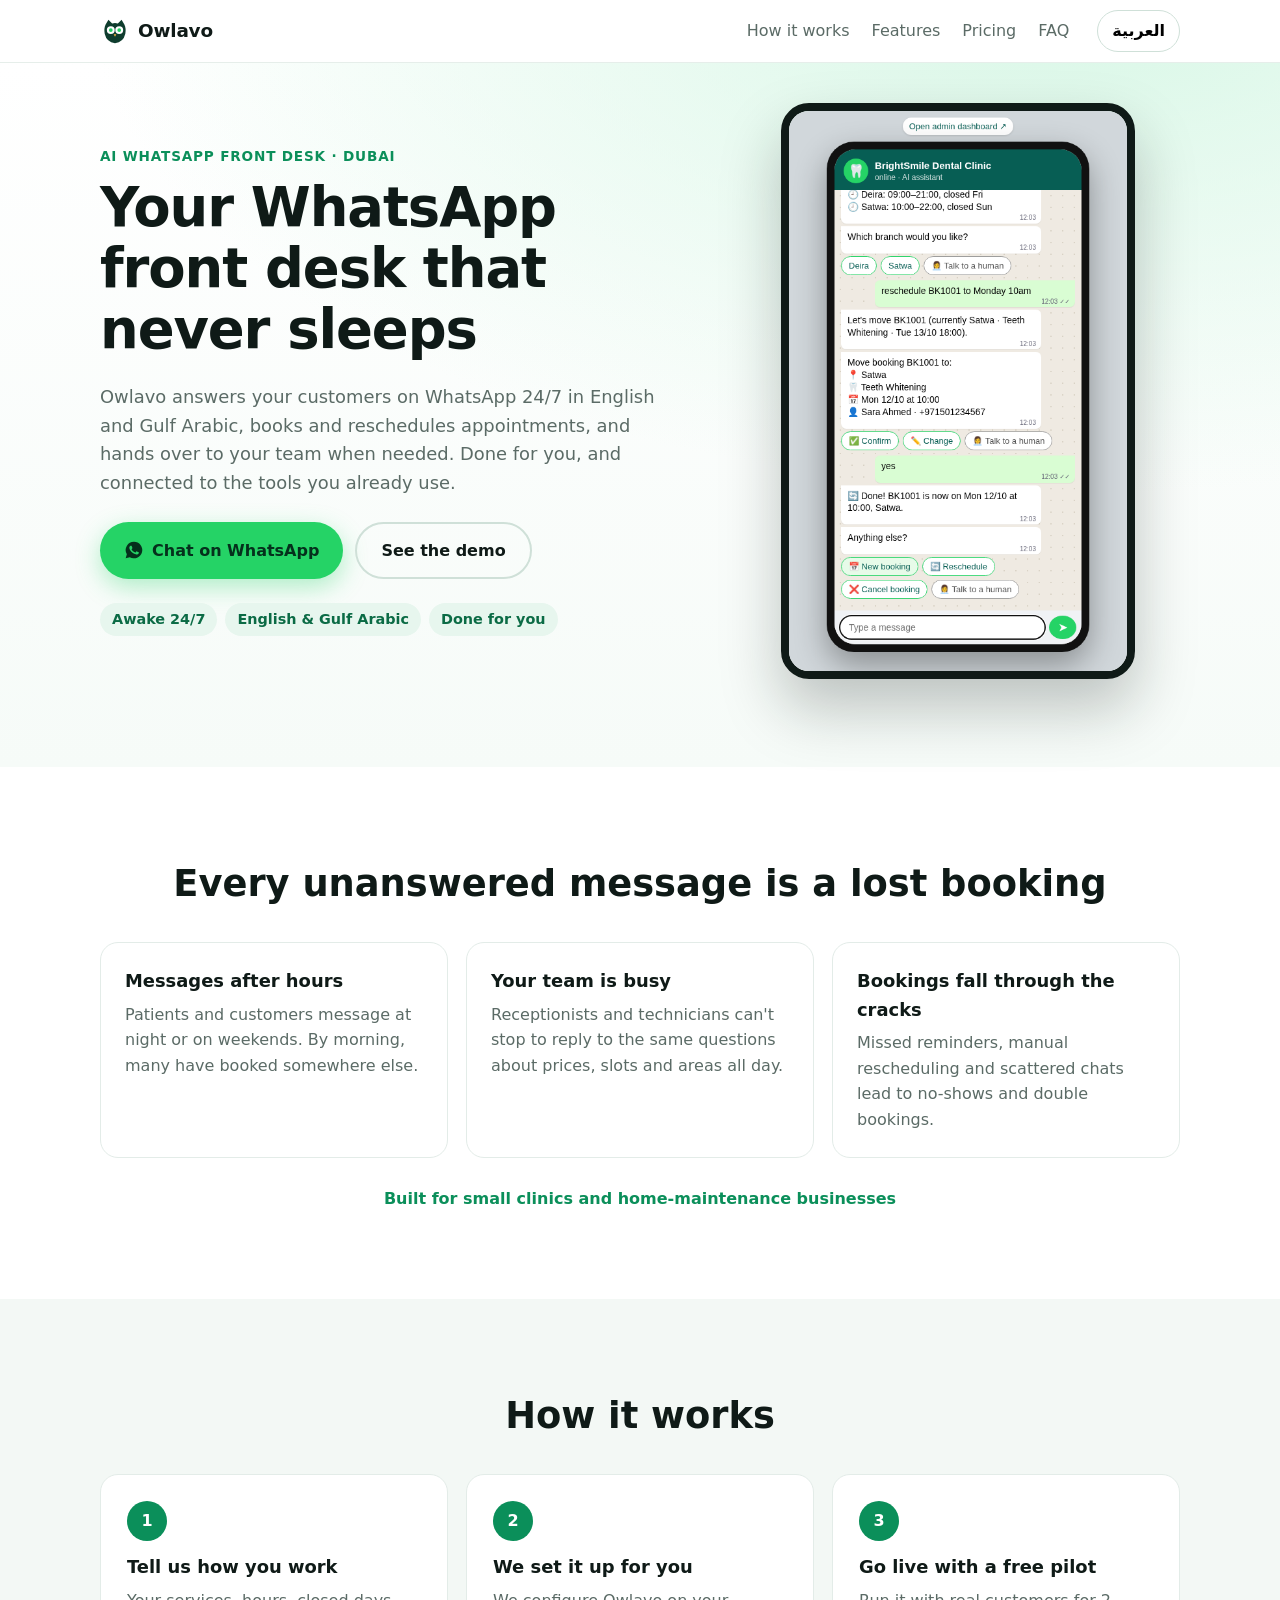
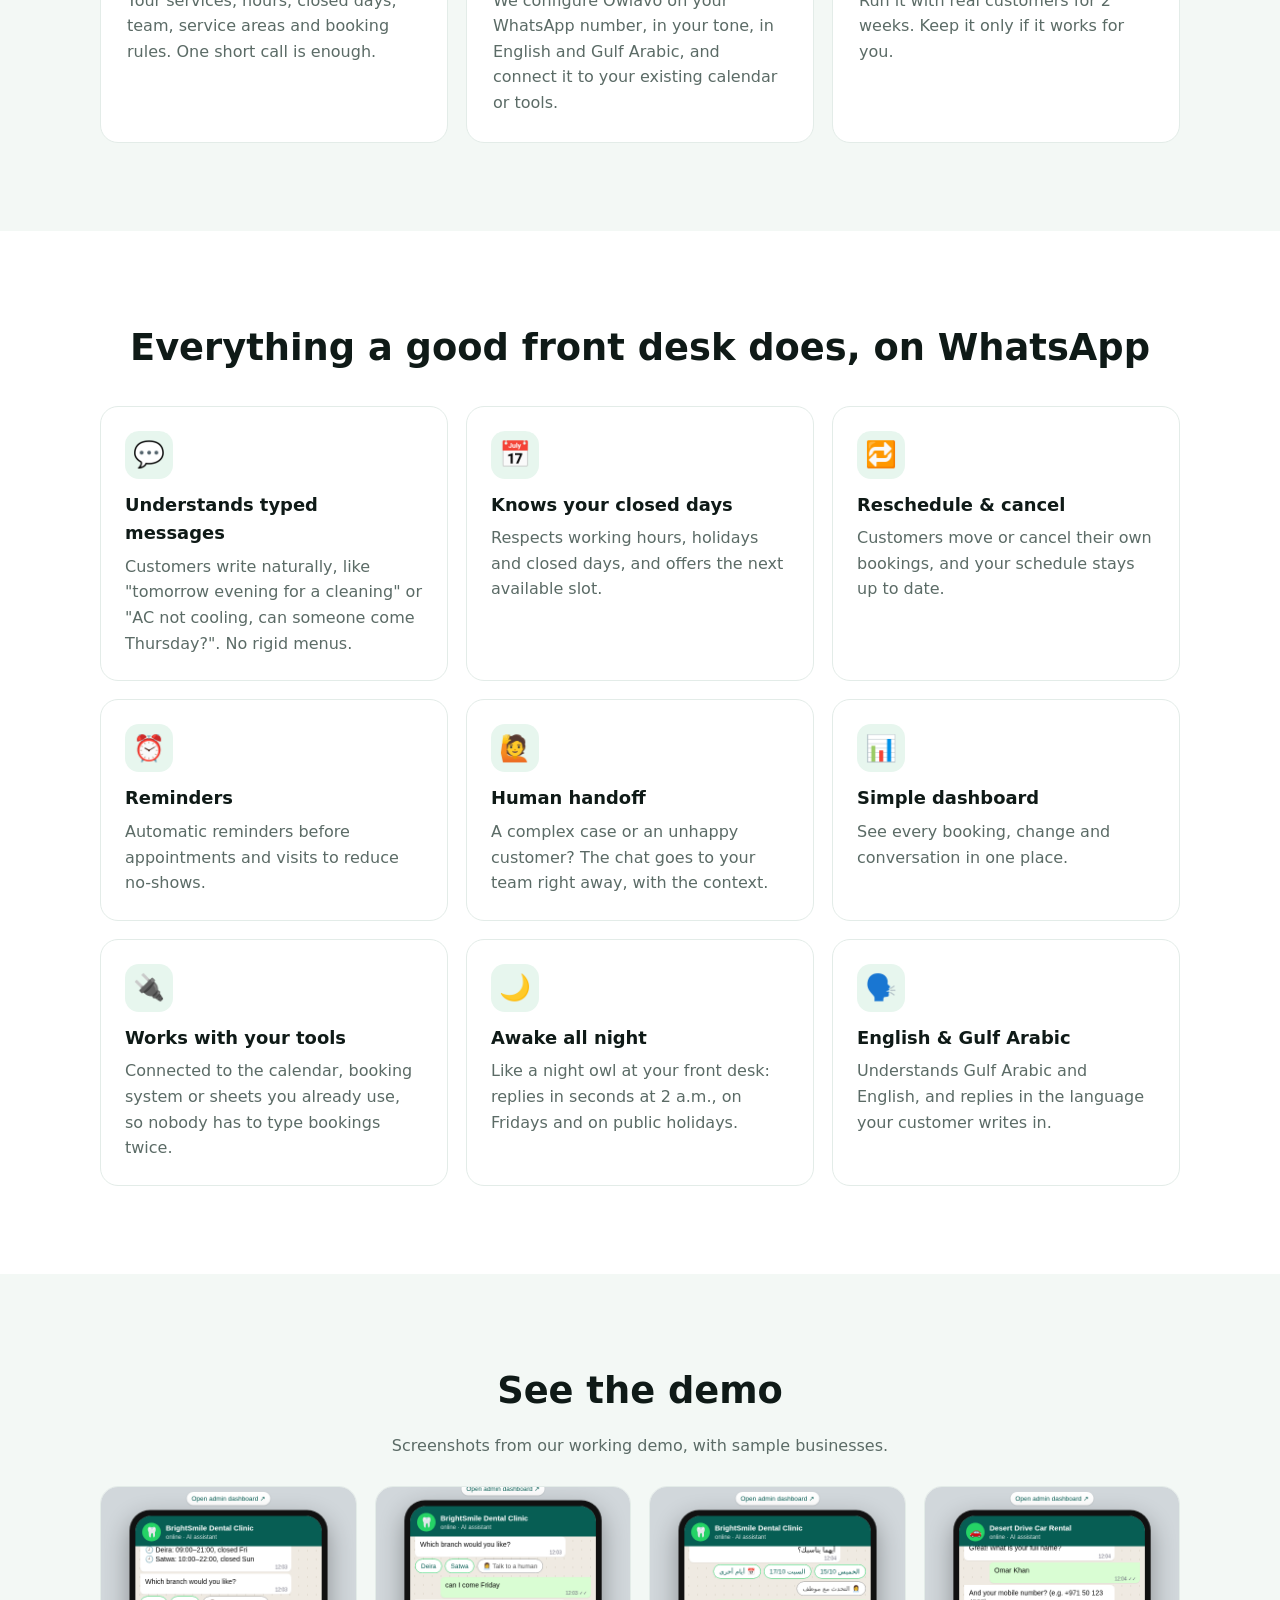
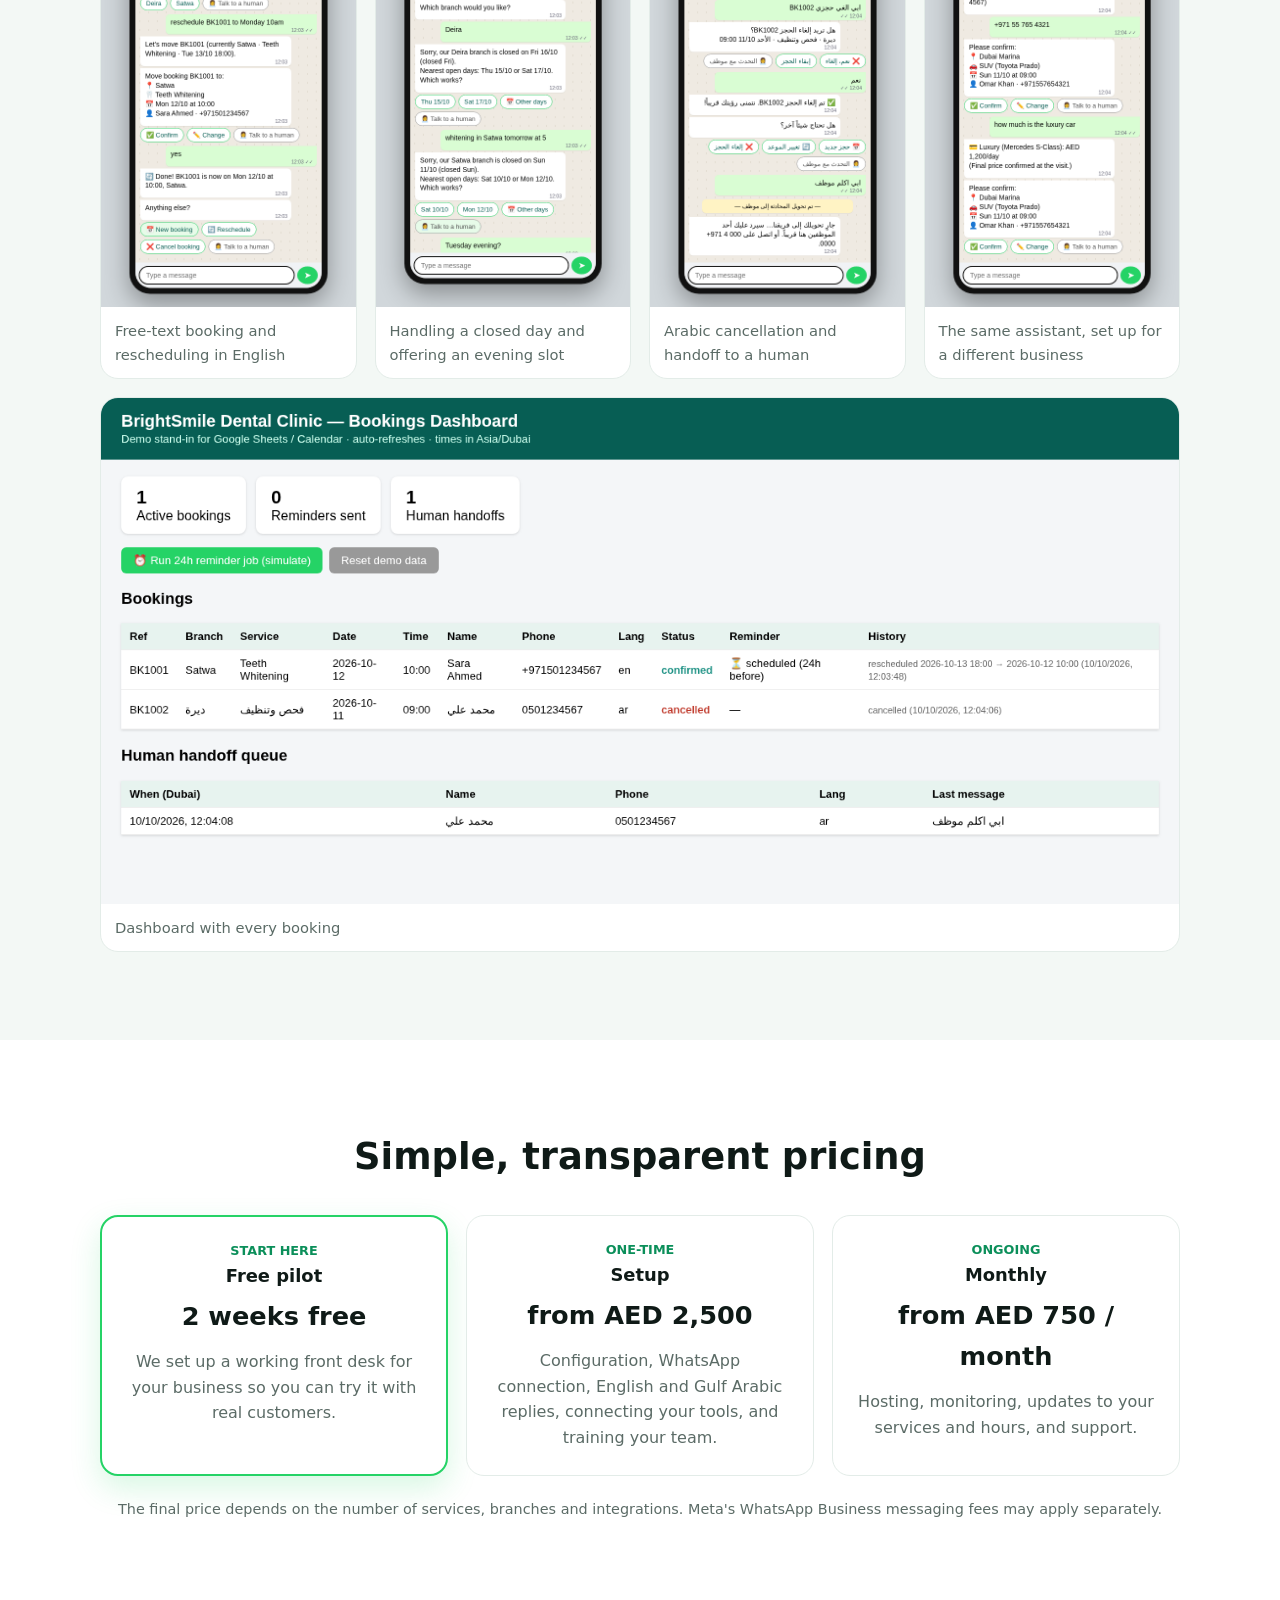
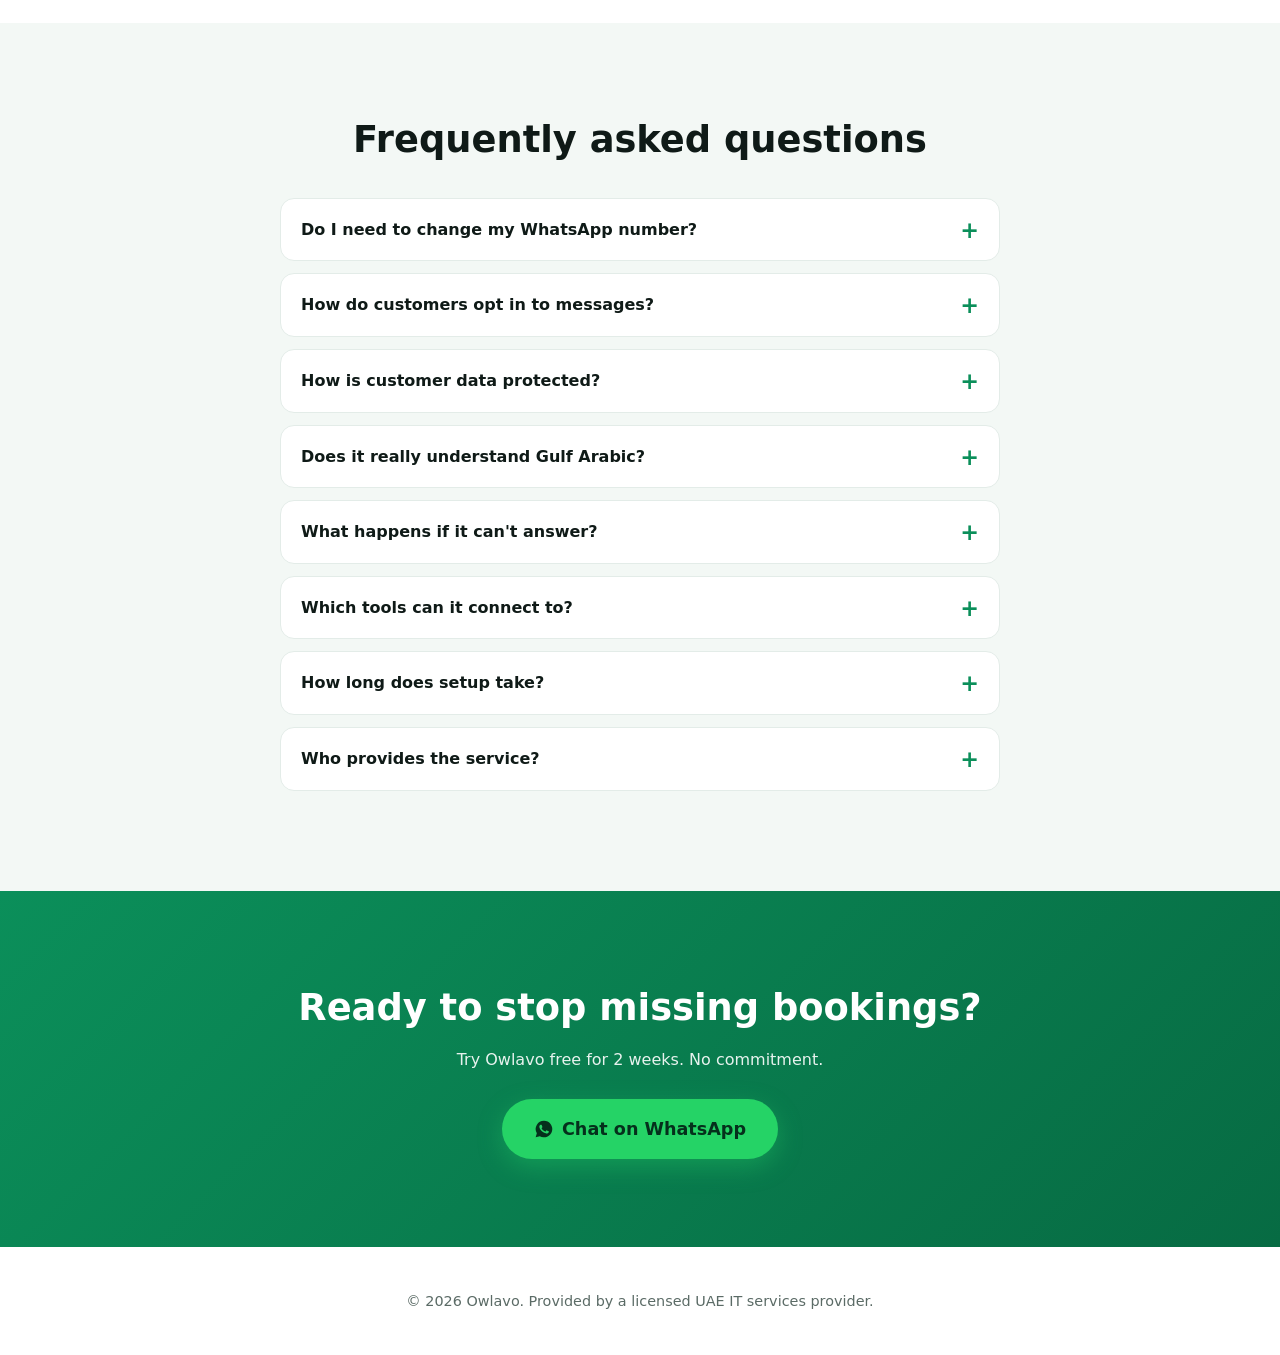
==== index.html @ e0fdf27a "Owlavo landing page" ====
<!doctype html>
<html lang="en" dir="ltr">
<head>
<meta charset="utf-8">
<meta name="viewport" content="width=device-width,initial-scale=1">
<title>Owlavo | AI WhatsApp front desk for clinics and home-maintenance businesses</title>
<meta name="description" content="Done-for-you AI WhatsApp front desk for small clinics and home-maintenance businesses in Dubai. English and Gulf Arabic, awake 24/7, connected to your existing tools.">
<link rel="stylesheet" href="styles.css">
<script src="config.js"></script>
</head>
<body>
<header class="nav">
  <div class="wrap nav-in">
    <a href="#top" class="logo"><svg class="owl" viewBox="0 0 32 32" aria-hidden="true"><path d="M6 9 L9 4 L13 8 Q16 7 19 8 L23 4 L26 9 Q28 13 27 19 Q25 28 16 29 Q7 28 5 19 Q4 13 6 9Z" fill="#0f3d2e"/><circle cx="11.5" cy="15" r="4.2" fill="#fff"/><circle cx="20.5" cy="15" r="4.2" fill="#fff"/><circle cx="11.5" cy="15" r="2" fill="#25d366"/><circle cx="20.5" cy="15" r="2" fill="#25d366"/><path d="M14.6 19.5 L16 22 L17.4 19.5Z" fill="#f5b942"/></svg><span data-logo></span></a>
    <nav class="links">
      <a href="#how" data-i18n="nav_how"></a><a href="#features" data-i18n="nav_features"></a>
      <a href="#pricing" data-i18n="nav_pricing"></a><a href="#faq" data-i18n="nav_faq"></a>
    </nav>
    <button id="lang" class="lang" aria-label="Switch language">العربية</button>
  </div>
</header>

<main id="top">
<section class="hero">
  <div class="wrap hero-in">
    <div>
      <p class="eyebrow" data-i18n="hero_eyebrow"></p>
      <h1 data-i18n="hero_title"></h1>
      <p class="lead" data-i18n="hero_lead"></p>
      <div class="ctas">
        <a class="btn primary" data-wa target="_blank" rel="noopener"><span data-i18n="cta"></span></a>
        <a class="btn ghost" href="#demo" data-i18n="hero_demo"></a>
      </div>
      <ul class="chips"><li data-i18n="chip1"></li><li data-i18n="chip2"></li><li data-i18n="chip3"></li></ul>
    </div>
    <div class="phone"><img src="assets/01-freetext-english-booking-reschedule.png" alt="Demo: WhatsApp booking conversation"></div>
  </div>
</section>

<section class="problem">
  <div class="wrap">
    <h2 data-i18n="prob_title"></h2>
    <div class="grid3">
      <div class="card"><h3 data-i18n="prob1_t"></h3><p data-i18n="prob1_d"></p></div>
      <div class="card"><h3 data-i18n="prob2_t"></h3><p data-i18n="prob2_d"></p></div>
      <div class="card"><h3 data-i18n="prob3_t"></h3><p data-i18n="prob3_d"></p></div>
    </div>
    <p class="industries" data-i18n="industries"></p>
  </div>
</section>

<section id="how" class="alt">
  <div class="wrap">
    <h2 data-i18n="how_title"></h2>
    <ol class="steps">
      <li><span>1</span><h3 data-i18n="s1_t"></h3><p data-i18n="s1_d"></p></li>
      <li><span>2</span><h3 data-i18n="s2_t"></h3><p data-i18n="s2_d"></p></li>
      <li><span>3</span><h3 data-i18n="s3_t"></h3><p data-i18n="s3_d"></p></li>
    </ol>
  </div>
</section>

<section id="features">
  <div class="wrap">
    <h2 data-i18n="feat_title"></h2>
    <div class="grid3">
      <div class="card f"><i>💬</i><h3 data-i18n="f1_t"></h3><p data-i18n="f1_d"></p></div>
      <div class="card f"><i>📅</i><h3 data-i18n="f2_t"></h3><p data-i18n="f2_d"></p></div>
      <div class="card f"><i>🔁</i><h3 data-i18n="f3_t"></h3><p data-i18n="f3_d"></p></div>
      <div class="card f"><i>⏰</i><h3 data-i18n="f4_t"></h3><p data-i18n="f4_d"></p></div>
      <div class="card f"><i>🙋</i><h3 data-i18n="f5_t"></h3><p data-i18n="f5_d"></p></div>
      <div class="card f"><i>📊</i><h3 data-i18n="f6_t"></h3><p data-i18n="f6_d"></p></div>
      <div class="card f"><i>🔌</i><h3 data-i18n="f7_t"></h3><p data-i18n="f7_d"></p></div>
      <div class="card f"><i>🌙</i><h3 data-i18n="f8_t"></h3><p data-i18n="f8_d"></p></div>
      <div class="card f"><i>🗣️</i><h3 data-i18n="f9_t"></h3><p data-i18n="f9_d"></p></div>
    </div>
  </div>
</section>

<section id="demo" class="alt">
  <div class="wrap">
    <h2 data-i18n="demo_title"></h2>
    <p class="sub" data-i18n="demo_sub"></p>
    <div class="shots">
      <figure><img loading="lazy" src="assets/01-freetext-english-booking-reschedule.png" alt=""><figcaption data-i18n="d1"></figcaption></figure>
      <figure><img loading="lazy" src="assets/02-freetext-closed-day-and-evening.png" alt=""><figcaption data-i18n="d2"></figcaption></figure>
      <figure><img loading="lazy" src="assets/03-freetext-arabic-cancel-handoff.png" alt=""><figcaption data-i18n="d3"></figcaption></figure>
      <figure><img loading="lazy" src="assets/05-car-rental-rebrand.png" alt=""><figcaption data-i18n="d5"></figcaption></figure>
      <figure class="wide"><img loading="lazy" src="assets/04-admin-dashboard.png" alt=""><figcaption data-i18n="d4"></figcaption></figure>
    </div>
  </div>
</section>

<section id="pricing">
  <div class="wrap">
    <h2 data-i18n="price_title"></h2>
    <div class="grid3 prices">
      <div class="card price hl"><p class="tag" data-i18n="p1_tag"></p><h3 data-i18n="p1_t"></h3><p class="amt" data-i18n="p1_a"></p><p data-i18n="p1_d"></p></div>
      <div class="card price"><p class="tag" data-i18n="p2_tag"></p><h3 data-i18n="p2_t"></h3><p class="amt" data-i18n="p2_a"></p><p data-i18n="p2_d"></p></div>
      <div class="card price"><p class="tag" data-i18n="p3_tag"></p><h3 data-i18n="p3_t"></h3><p class="amt" data-i18n="p3_a"></p><p data-i18n="p3_d"></p></div>
    </div>
    <p class="note" data-i18n="price_note"></p>
  </div>
</section>

<section id="faq" class="alt">
  <div class="wrap narrow">
    <h2 data-i18n="faq_title"></h2>
    <details><summary data-i18n="q1"></summary><p data-i18n="a1"></p></details>
    <details><summary data-i18n="q2"></summary><p data-i18n="a2"></p></details>
    <details><summary data-i18n="q3"></summary><p data-i18n="a3"></p></details>
    <details><summary data-i18n="q4"></summary><p data-i18n="a4"></p></details>
    <details><summary data-i18n="q5"></summary><p data-i18n="a5"></p></details>
    <details><summary data-i18n="q6"></summary><p data-i18n="a6"></p></details>
    <details><summary data-i18n="q7"></summary><p data-i18n="a7"></p></details>
    <details><summary data-i18n="q8"></summary><p data-i18n="a8"></p></details>
  </div>
</section>

<section class="final">
  <div class="wrap">
    <h2 data-i18n="final_t"></h2>
    <p data-i18n="final_d"></p>
    <a class="btn primary big" data-wa target="_blank" rel="noopener"><span data-i18n="cta"></span></a>
  </div>
</section>
</main>

<footer><div class="wrap"><p data-i18n="footer"></p></div></footer>
<a class="fab" data-wa target="_blank" rel="noopener" aria-label="WhatsApp"><span data-i18n="cta"></span></a>
<script src="i18n.js"></script>
<script src="main.js"></script>
</body>
</html>
---- styles.css ----
:root{--g:#0b8f5a;--g2:#25d366;--ink:#0f1a17;--mut:#5b6b66;--bg:#fff;--alt:#f3f8f5;--r:18px}
*{box-sizing:border-box}html{scroll-behavior:smooth}
body{margin:0;font-family:system-ui,-apple-system,"Segoe UI",Roboto,"Noto Sans Arabic",Tahoma,sans-serif;color:var(--ink);background:var(--bg);line-height:1.6}
[dir=rtl] body{font-family:"Noto Sans Arabic","Segoe UI",Tahoma,system-ui,sans-serif}
img{max-width:100%;display:block}a{color:inherit}
.wrap{max-width:1120px;margin:0 auto;padding:0 20px}.narrow{max-width:760px}
section{padding:64px 0}.alt{background:var(--alt)}
h1{font-size:clamp(2rem,6vw,3.4rem);line-height:1.12;margin:.2em 0 .4em;letter-spacing:-.02em}
[dir=rtl] h1{letter-spacing:0;line-height:1.3}
h2{font-size:clamp(1.6rem,4vw,2.3rem);margin:0 0 28px;text-align:center}
h3{margin:0 0 6px;font-size:1.12rem}
.nav{position:sticky;top:0;z-index:20;background:rgba(255,255,255,.92);backdrop-filter:blur(8px);border-bottom:1px solid #e6eeea}
.nav-in{display:flex;align-items:center;gap:16px;height:62px}
.logo{font-weight:800;font-size:1.15rem;letter-spacing:-.01em;direction:ltr;text-decoration:none;display:flex;align-items:center;gap:8px}
.owl{width:30px;height:30px;flex:none}
.dot{width:14px;height:14px;border-radius:50%;background:linear-gradient(135deg,var(--g2),var(--g))}
.links{display:none;gap:22px;margin-inline-start:auto}.links a{text-decoration:none;color:var(--mut);font-weight:500}.links a:hover{color:var(--g)}
.lang{margin-inline-start:auto;border:1px solid #cfe0d8;background:#fff;border-radius:999px;padding:7px 14px;font:inherit;font-weight:600;cursor:pointer}
.links+.lang{margin-inline-start:0}
@media(min-width:860px){.links{display:flex}.links+.lang{margin-inline-start:12px}}
.hero{background:radial-gradient(1000px 500px at 85% -10%,#d8f7e6,transparent),linear-gradient(#fff,#f6fbf8);padding-top:40px}
.hero-in{display:grid;gap:36px;align-items:center}
.eyebrow{color:var(--g);font-weight:700;margin:0;text-transform:uppercase;font-size:.85rem;letter-spacing:.06em}
[dir=rtl] .eyebrow{text-transform:none;letter-spacing:0;font-size:.95rem}
.lead{font-size:1.12rem;color:var(--mut);max-width:560px}
.ctas{display:flex;flex-wrap:wrap;gap:12px;margin:24px 0}
.btn{display:inline-flex;align-items:center;justify-content:center;padding:14px 24px;border-radius:999px;font-weight:700;text-decoration:none;transition:.2s}
.primary{background:var(--g2);color:#05301c;box-shadow:0 8px 24px rgba(37,211,102,.35)}.primary:hover{transform:translateY(-2px)}
.primary::before{content:"";width:20px;height:20px;margin-inline-end:8px;background:currentColor;-webkit-mask:url('data:image/svg+xml;utf8,<svg xmlns="http://www.w3.org/2000/svg" viewBox="0 0 24 24"><path d="M12 2a10 10 0 0 0-8.6 15.1L2 22l5-1.3A10 10 0 1 0 12 2zm5.3 14.1c-.2.6-1.3 1.2-1.8 1.2-.5.1-1 .1-3.3-.8-2.8-1.2-4.6-4-4.7-4.2-.1-.2-1.1-1.5-1.1-2.9s.7-2 1-2.3c.2-.3.5-.3.7-.3h.5c.2 0 .4 0 .6.5l.8 2c.1.2.1.4 0 .5l-.4.6-.3.4c-.1.1-.3.3-.1.6.2.3.8 1.3 1.7 2.1 1.2 1 2.1 1.3 2.4 1.5.3.1.5.1.6-.1l.9-1.1c.2-.3.4-.2.7-.1l1.9.9c.3.1.5.2.5.3.1.2.1.7-.1 1.2z"/></svg>') center/contain no-repeat;mask:url('data:image/svg+xml;utf8,<svg xmlns="http://www.w3.org/2000/svg" viewBox="0 0 24 24"><path d="M12 2a10 10 0 0 0-8.6 15.1L2 22l5-1.3A10 10 0 1 0 12 2zm5.3 14.1c-.2.6-1.3 1.2-1.8 1.2-.5.1-1 .1-3.3-.8-2.8-1.2-4.6-4-4.7-4.2-.1-.2-1.1-1.5-1.1-2.9s.7-2 1-2.3c.2-.3.5-.3.7-.3h.5c.2 0 .4 0 .6.5l.8 2c.1.2.1.4 0 .5l-.4.6-.3.4c-.1.1-.3.3-.1.6.2.3.8 1.3 1.7 2.1 1.2 1 2.1 1.3 2.4 1.5.3.1.5.1.6-.1l.9-1.1c.2-.3.4-.2.7-.1l1.9.9c.3.1.5.2.5.3.1.2.1.7-.1 1.2z"/></svg>') center/contain no-repeat}
.ghost{border:2px solid #cfe0d8}.ghost:hover{border-color:var(--g);color:var(--g)}
.big{padding:16px 32px;font-size:1.1rem}
.chips{list-style:none;padding:0;margin:0;display:flex;flex-wrap:wrap;gap:8px}
.chips li{background:#e7f6ee;color:#0b6b45;border-radius:999px;padding:5px 12px;font-size:.9rem;font-weight:600}
.phone{max-width:360px;margin:0 auto;border-radius:28px;overflow:hidden;border:8px solid #0f1a17;box-shadow:0 30px 60px rgba(15,26,23,.25)}
.phone img{max-height:560px;width:100%;object-fit:cover;object-position:top}
@media(min-width:860px){.hero-in{grid-template-columns:1.15fr .85fr}section{padding:88px 0}}
.grid3{display:grid;gap:18px}@media(min-width:700px){.grid3{grid-template-columns:repeat(2,1fr)}}@media(min-width:960px){.grid3{grid-template-columns:repeat(3,1fr)}}
.card{background:#fff;border:1px solid #e3ece8;border-radius:var(--r);padding:24px}
.card p{margin:0;color:var(--mut)}
.f i{font-style:normal;font-size:1.6rem;display:inline-grid;place-items:center;width:48px;height:48px;border-radius:14px;background:#e7f6ee;margin-bottom:12px}
.industries{text-align:center;color:var(--g);font-weight:700;margin:28px 0 0}
.steps{list-style:none;padding:0;margin:0;display:grid;gap:18px}@media(min-width:800px){.steps{grid-template-columns:repeat(3,1fr)}}
.steps li{background:#fff;border-radius:var(--r);padding:26px;border:1px solid #e3ece8}
.steps span{display:inline-grid;place-items:center;width:40px;height:40px;border-radius:50%;background:var(--g);color:#fff;font-weight:800;margin-bottom:12px}
.steps p{margin:0;color:var(--mut)}
.sub{text-align:center;color:var(--mut);margin:-16px 0 28px}
.shots{display:grid;gap:18px;grid-template-columns:1fr}
@media(min-width:600px){.shots{grid-template-columns:repeat(2,1fr)}}@media(min-width:960px){.shots{grid-template-columns:repeat(4,1fr)}}
.shots figure{margin:0;background:#fff;border-radius:var(--r);overflow:hidden;border:1px solid #e3ece8}
.shots img{width:100%;height:420px;object-fit:cover;object-position:top}
.shots .wide{grid-column:1/-1}.shots .wide img{height:auto;max-height:560px;object-fit:contain;background:#fafafa}
figcaption{padding:12px 14px;font-size:.92rem;color:var(--mut)}
.price{text-align:center}.price .tag{font-size:.8rem;font-weight:700;color:var(--g);text-transform:uppercase}
.amt{font-size:1.6rem;font-weight:800;color:var(--ink)!important;margin:6px 0 12px!important}
.hl{border:2px solid var(--g2);box-shadow:0 12px 30px rgba(37,211,102,.18)}
.note{text-align:center;color:var(--mut);font-size:.9rem;margin-top:22px}
details{background:#fff;border:1px solid #e3ece8;border-radius:14px;margin-bottom:12px;padding:0 20px}
summary{cursor:pointer;font-weight:700;padding:18px 0;list-style:none;position:relative;padding-inline-end:28px}
summary::-webkit-details-marker{display:none}summary::after{content:"+";position:absolute;inset-inline-end:0;top:14px;font-size:1.4rem;color:var(--g)}
details[open] summary::after{content:"–"}details p{margin:0 0 18px;color:var(--mut)}
.final{text-align:center;background:linear-gradient(135deg,#0b8f5a,#076b43);color:#fff}
.final h2{margin-bottom:10px}.final p{opacity:.9;margin:0 0 26px}
footer{padding:28px 0 96px;text-align:center;color:var(--mut);font-size:.9rem}
.fab{position:fixed;bottom:16px;inset-inline:16px;z-index:30;display:flex;justify-content:center;background:var(--g2);color:#05301c;font-weight:800;text-decoration:none;padding:14px;border-radius:999px;box-shadow:0 10px 30px rgba(0,0,0,.2)}
@media(min-width:860px){.fab{display:none}footer{padding-bottom:28px}}
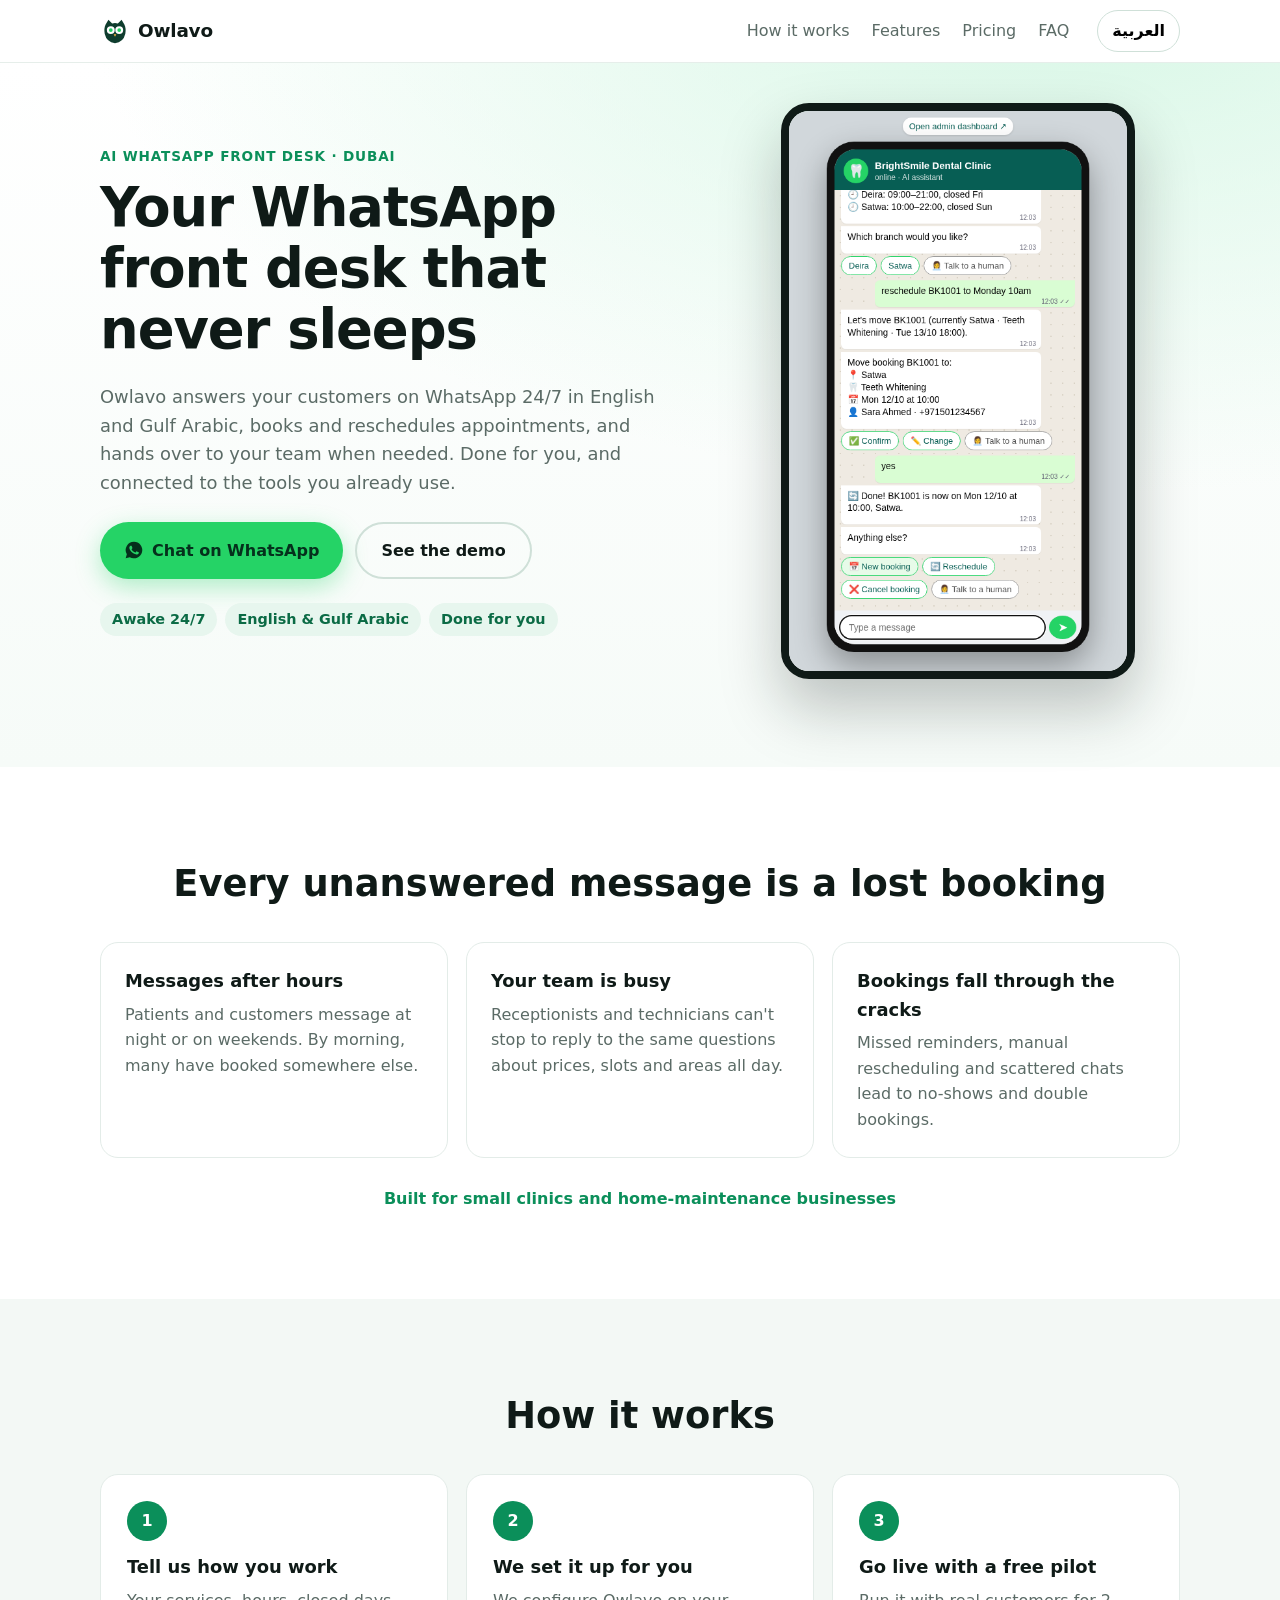
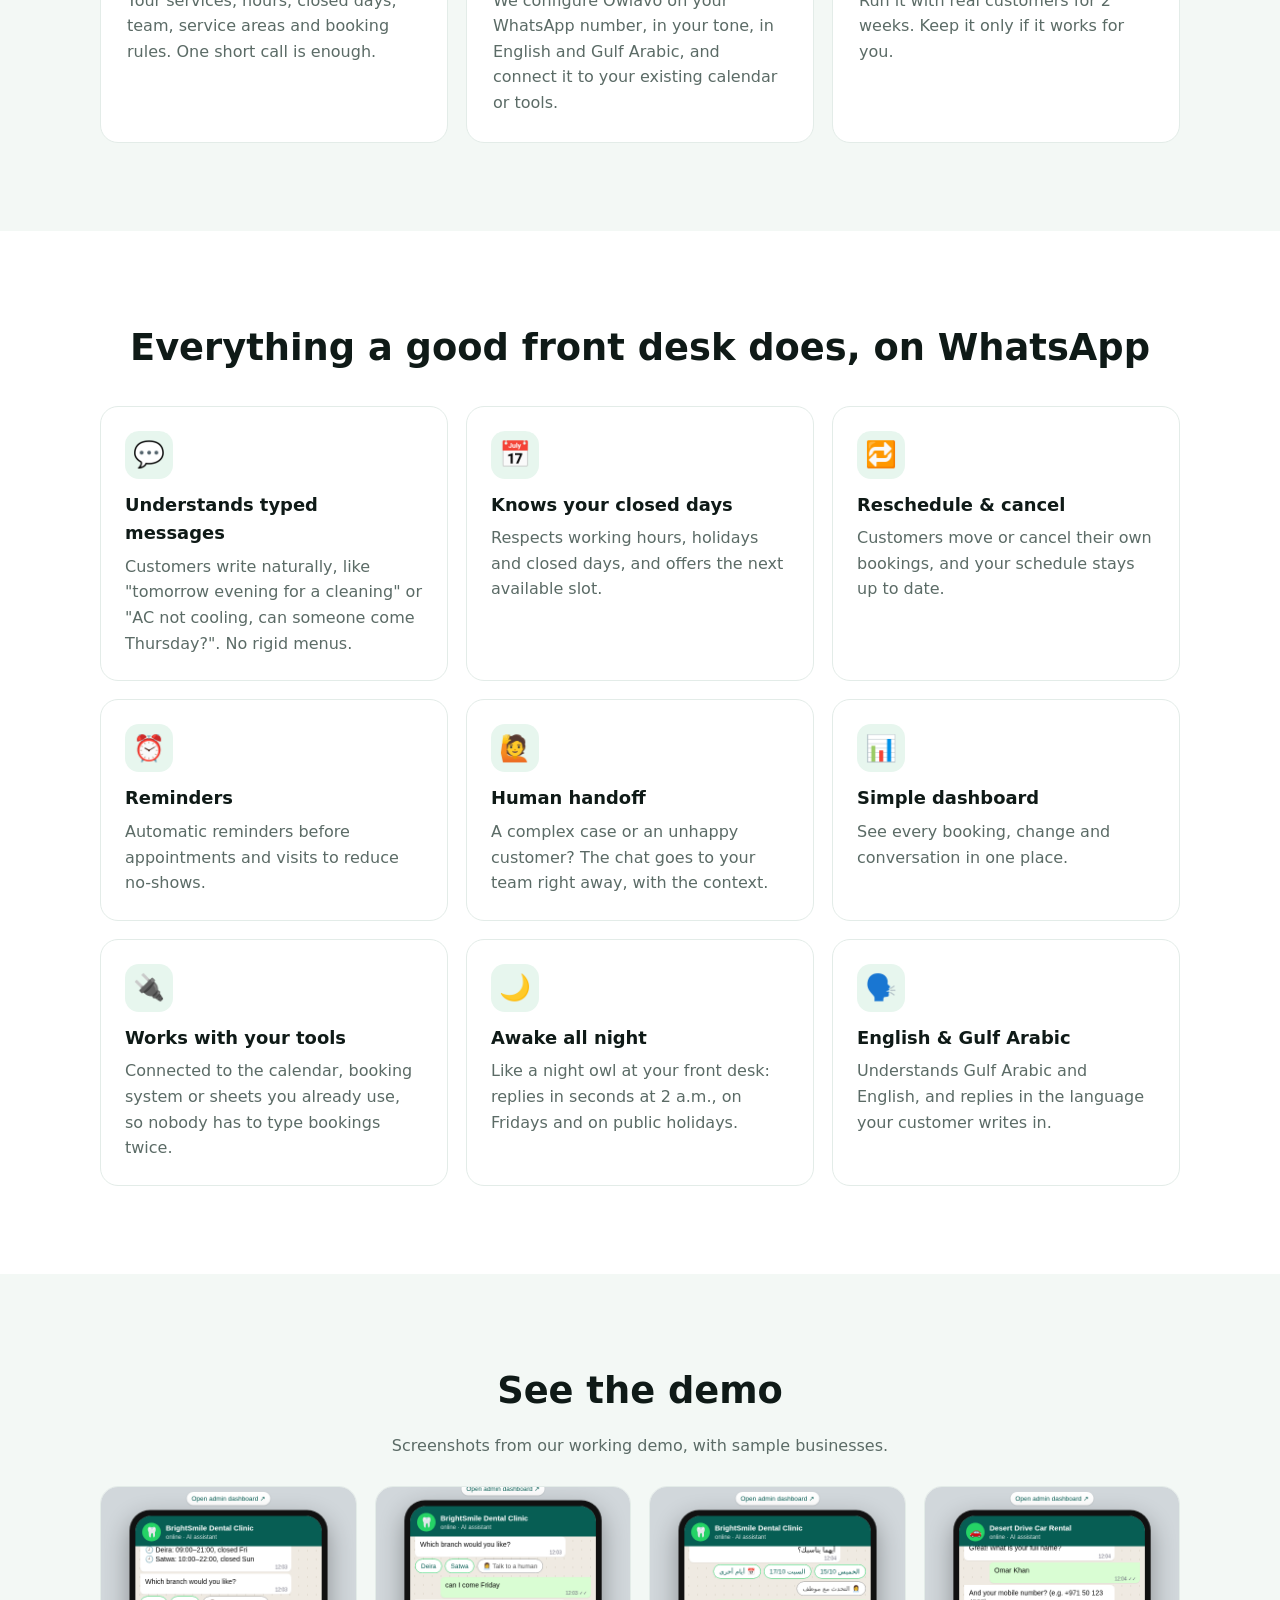
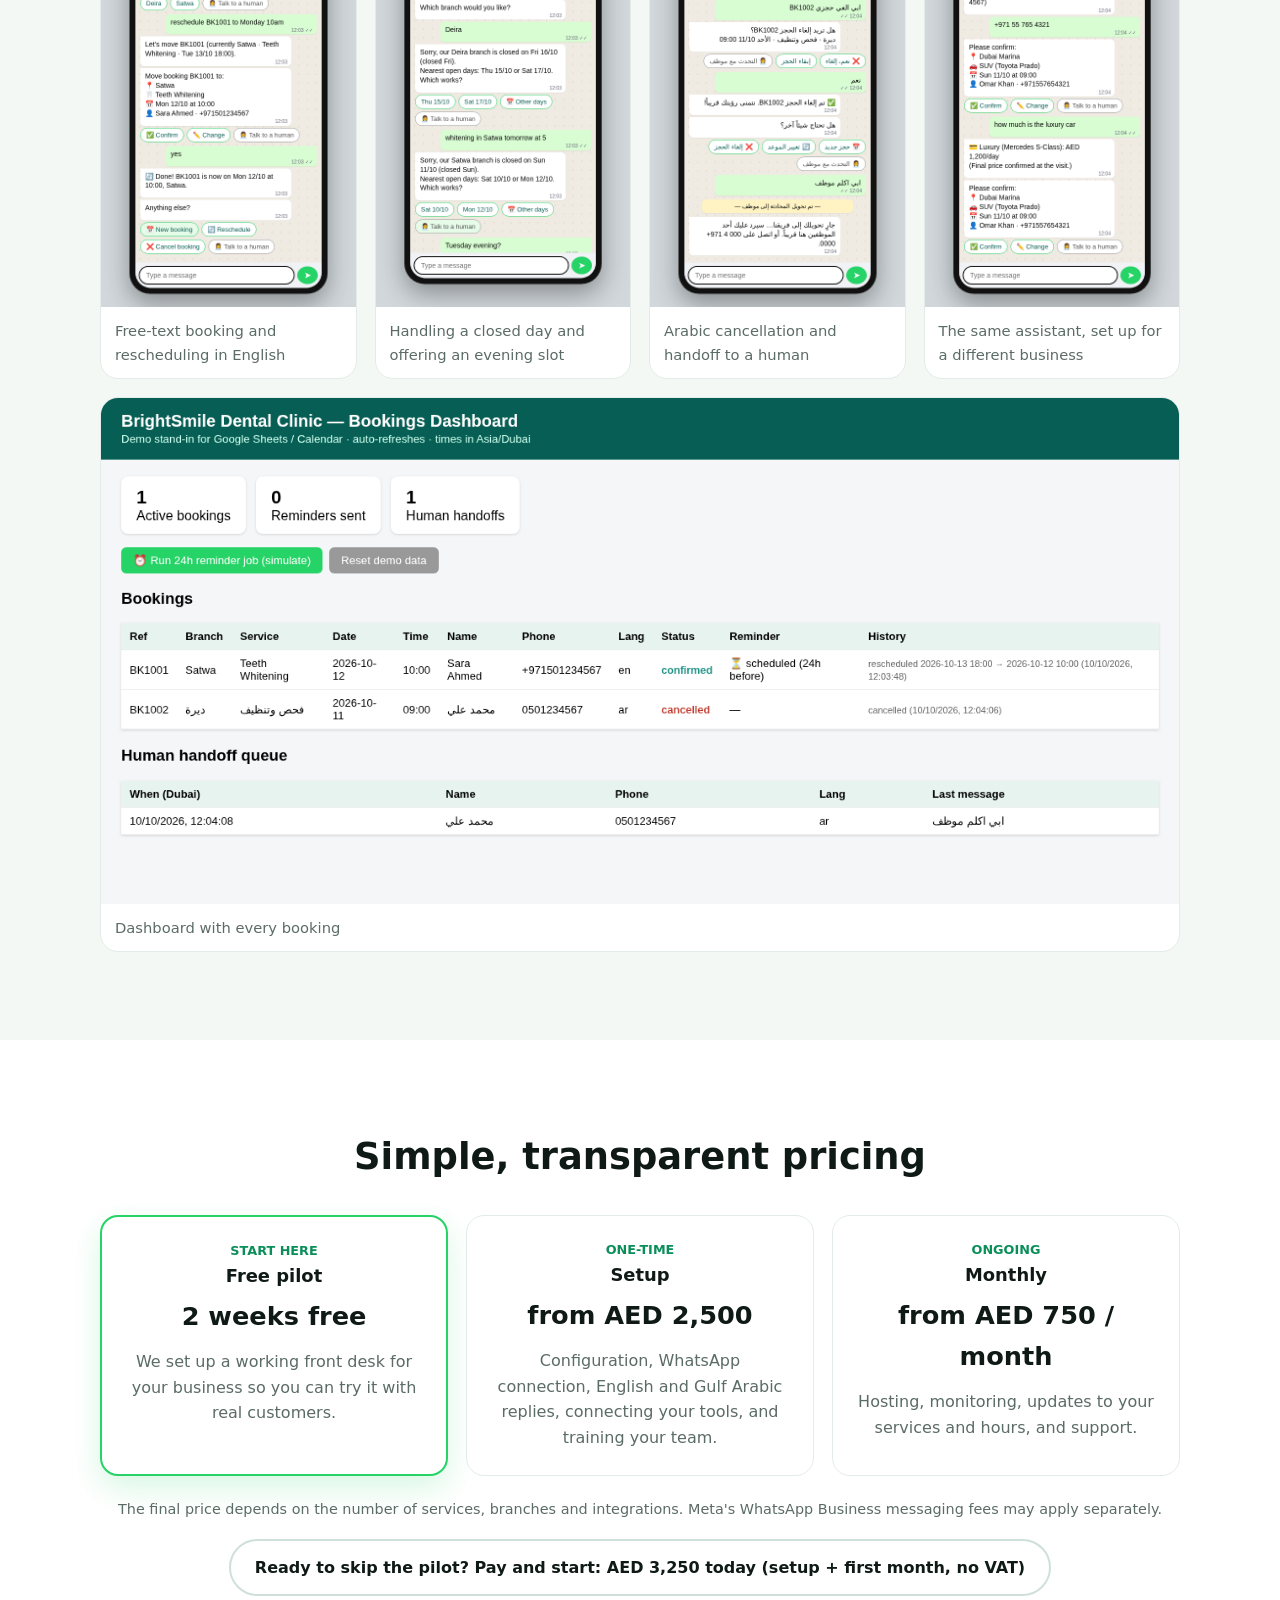
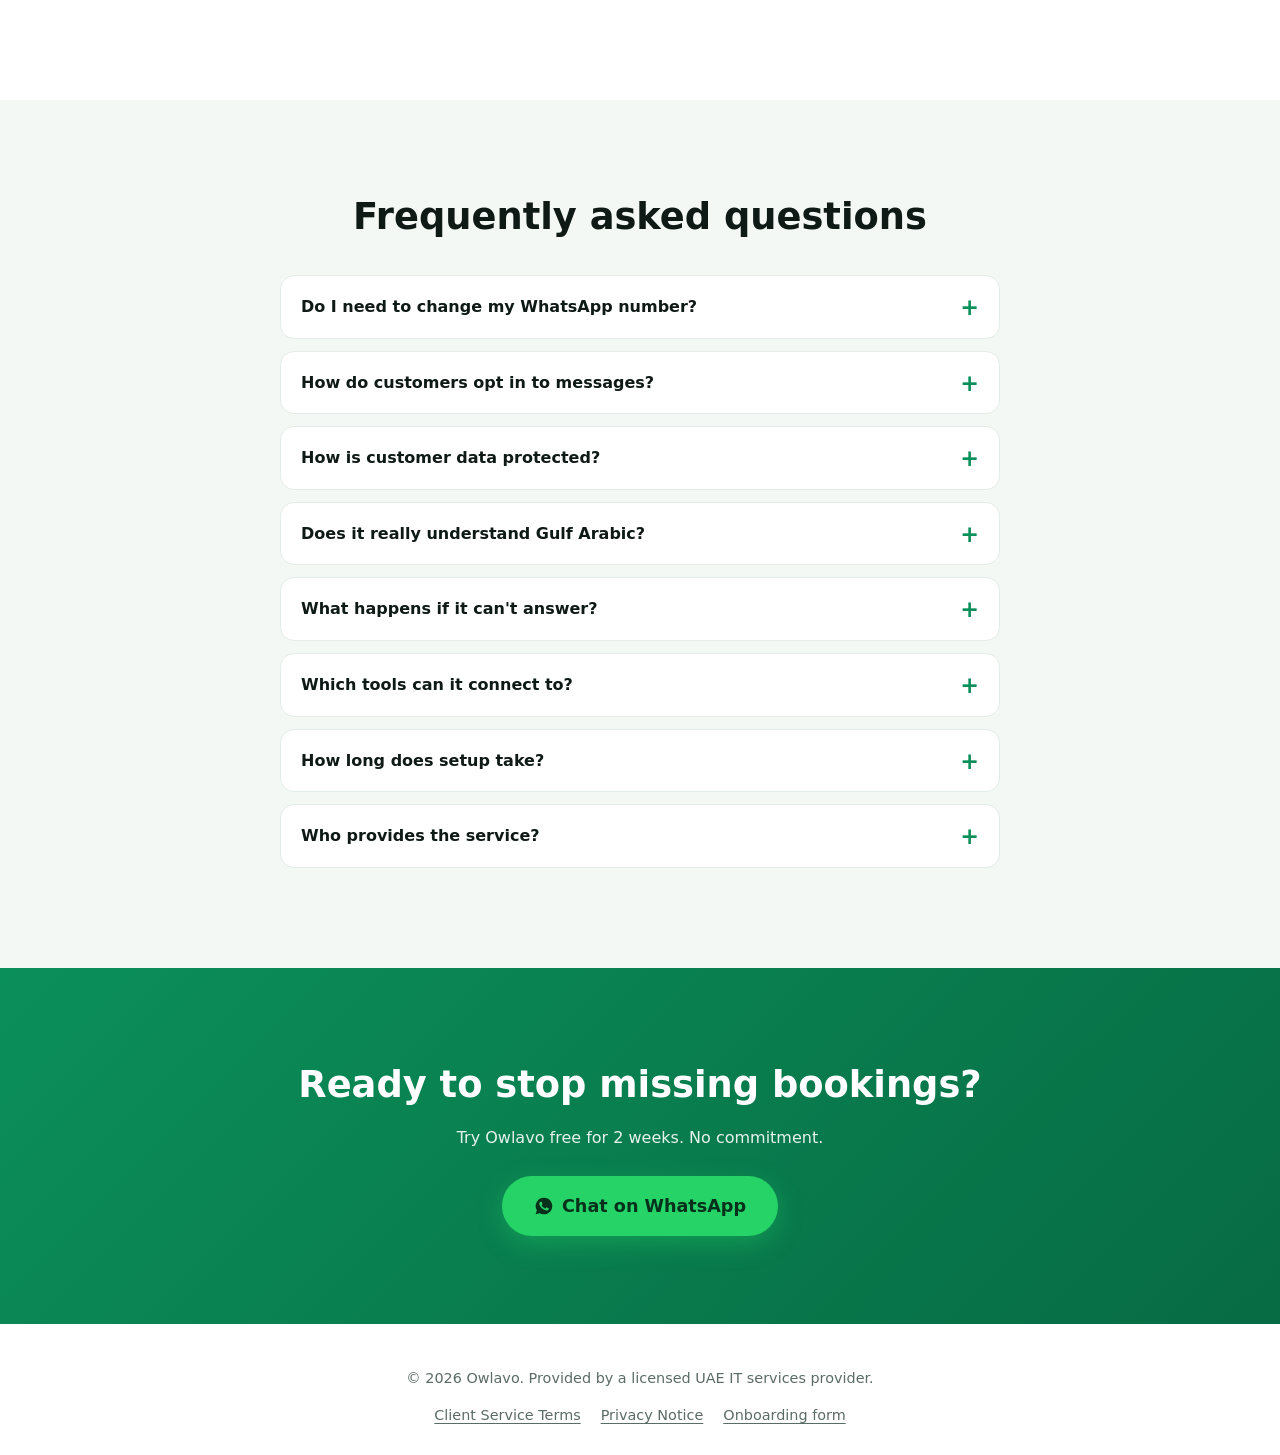
==== commit 6222a2f0: "Add onboarding/legal pages and Stripe 'Pay and start' button; paymentLink in config.js" ====
--- a/index.html
+++ b/index.html
@@ -100,6 +100,7 @@
       <div class="card price"><p class="tag" data-i18n="p3_tag"></p><h3 data-i18n="p3_t"></h3><p class="amt" data-i18n="p3_a"></p><p data-i18n="p3_d"></p></div>
     </div>
     <p class="note" data-i18n="price_note"></p>
+    <p class="price-pay"><a class="btn ghost" data-pay href="signup.html#pay" data-i18n="price_pay"></a></p>
   </div>
 </section>
 
@@ -126,7 +127,9 @@
 </section>
 </main>
 
-<footer><div class="wrap"><p data-i18n="footer"></p></div></footer>
+<footer><div class="wrap"><p data-i18n="footer"></p>
+  <nav class="flinks"><a href="terms.html" data-i18n="ft_terms">Client Service Terms</a><a href="privacy.html" data-i18n="ft_privacy">Privacy Notice</a><a href="signup.html" data-i18n="ft_signup">Onboarding form</a></nav>
+</div></footer>
 <a class="fab" data-wa target="_blank" rel="noopener" aria-label="WhatsApp"><span data-i18n="cta"></span></a>
 <script src="i18n.js"></script>
 <script src="main.js"></script>
--- a/styles.css
+++ b/styles.css
@@ -63,3 +63,89 @@
 footer{padding:28px 0 96px;text-align:center;color:var(--mut);font-size:.9rem}
 .fab{position:fixed;bottom:16px;inset-inline:16px;z-index:30;display:flex;justify-content:center;background:var(--g2);color:#05301c;font-weight:800;text-decoration:none;padding:14px;border-radius:999px;box-shadow:0 10px 30px rgba(0,0,0,.2)}
 @media(min-width:860px){.fab{display:none}footer{padding-bottom:28px}}
+
+/* ===== Footer links ===== */
+.flinks{display:flex;flex-wrap:wrap;justify-content:center;gap:8px 20px;margin-top:8px}
+.flinks a{color:var(--mut);text-decoration:underline;text-underline-offset:3px}.flinks a:hover{color:var(--g)}
+
+/* ===== Sub-pages (terms, privacy, signup) ===== */
+html[lang=en] [data-only=ar],html[lang=ar] [data-only=en]{display:none!important}
+.navback{margin-inline-start:auto;color:var(--mut);text-decoration:none;font-weight:500;font-size:.95rem}
+.navback:hover{color:var(--g)}.navback+.lang{margin-inline-start:0}
+.draft-banner{background:#fff4d6;border-bottom:1px solid #f0d58a;color:#6b4e00;font-size:.88rem;text-align:center;padding:8px 16px;font-weight:600}
+.page-hero{background:linear-gradient(#fff,#f6fbf8);padding:36px 0 8px}
+.page-hero h1{font-size:clamp(1.7rem,5vw,2.5rem);margin:.1em 0 .3em}
+.page-hero .lead{margin:0}
+.meta{color:var(--mut);font-size:.9rem;margin:10px 0 0}
+section.page{padding:28px 0 64px}
+.legal h2{text-align:start;font-size:1.25rem;margin:34px 0 10px;padding-top:6px}
+.legal h2:first-child{margin-top:0}
+.legal p,.legal li{color:#2c3a36}.legal ul{padding-inline-start:22px;margin:8px 0}.legal li{margin:4px 0}
+.legal .sum{background:var(--alt);border:1px solid #e3ece8;border-radius:14px;padding:16px 20px;margin:0 0 8px}
+.legal .sum ul{margin:6px 0 0}
+.legal .callout{border-inline-start:4px solid #f5b942;background:#fffaf0;padding:12px 16px;border-radius:8px}
+.toc{columns:2;column-gap:28px;padding-inline-start:20px;font-size:.95rem}.toc a{color:var(--g)}
+@media(max-width:600px){.toc{columns:1}}
+
+/* ===== Form ===== */
+.form{display:grid;gap:22px}
+fieldset{border:1px solid #e3ece8;border-radius:var(--r);padding:20px 18px 22px;margin:0;background:#fff;min-width:0}
+legend{font-weight:800;font-size:1.08rem;padding:0 8px}
+.hint{color:var(--mut);font-size:.9rem;margin:-4px 0 14px}
+.row{display:grid;gap:14px}
+@media(min-width:640px){.row.c2{grid-template-columns:1fr 1fr}.row.c3{grid-template-columns:2fr 1fr 1fr}}
+.field{display:flex;flex-direction:column;gap:6px;min-width:0}
+.field>span,.lbl{font-weight:600;font-size:.95rem}
+.req::after{content:" *";color:#c0392b}
+input[type=text],input[type=email],input[type=tel],input[type=number],input[type=time],input[type=url],select,textarea{
+ font:inherit;font-size:16px;width:100%;padding:11px 13px;border:1px solid #cfe0d8;border-radius:12px;background:#fff;color:var(--ink);min-width:0}
+textarea{min-height:84px;resize:vertical}
+input:focus,select:focus,textarea:focus{outline:none;border-color:var(--g);box-shadow:0 0 0 3px rgba(11,143,90,.15)}
+.invalid input,.invalid select,.invalid textarea,input.invalid,select.invalid{border-color:#c0392b;background:#fff8f7}
+.err{color:#c0392b;font-size:.85rem;min-height:0}
+.err:empty{display:none}
+.choices{display:flex;flex-wrap:wrap;gap:8px}
+.choice{display:inline-flex;align-items:center;gap:8px;border:1px solid #cfe0d8;border-radius:999px;padding:8px 14px;cursor:pointer;font-weight:500;background:#fff}
+.choice input{accent-color:var(--g);width:18px;height:18px;margin:0}
+.choice:has(input:checked){border-color:var(--g);background:#e7f6ee;color:#0b6b45}
+.rep{display:grid;gap:12px;margin-bottom:12px}
+.rep-item{position:relative;border:1px dashed #cfe0d8;border-radius:14px;padding:14px;padding-top:36px;background:#fbfdfc}
+.rep-item .num{position:absolute;top:10px;inset-inline-start:14px;font-size:.8rem;font-weight:700;color:var(--g)}
+.rm{position:absolute;top:6px;inset-inline-end:8px;border:0;background:none;color:#a33;font:inherit;font-size:.85rem;cursor:pointer;padding:4px 8px;border-radius:8px}
+.rm:hover{background:#fdecea}
+.add{border:2px dashed #b9d8c8;background:#fff;color:var(--g);font:inherit;font-weight:700;border-radius:12px;padding:10px 16px;cursor:pointer;width:100%}
+.add:hover{border-color:var(--g)}
+.hours{display:grid;gap:8px}
+.hrow{display:grid;grid-template-columns:1fr auto;gap:8px 12px;align-items:center;padding:10px 0;border-bottom:1px solid #eef3f1}
+.hrow:last-child{border-bottom:0}
+.hrow .day{font-weight:700}
+.hrow .times{grid-column:1/-1;display:flex;align-items:center;gap:8px}
+.hrow .times input{flex:1 1 0;min-width:0;max-width:170px;padding:10px 8px}
+.hrow.closed .times{opacity:.4;pointer-events:none}
+@media(min-width:640px){.hrow{grid-template-columns:130px 1fr auto}.hrow .times{grid-column:auto;order:0}.hrow .closedt{order:1}}
+.agree{display:flex;gap:10px;align-items:flex-start;font-weight:500}
+.agree input{width:20px;height:20px;margin-top:3px;accent-color:var(--g);flex:none}
+.agree a{color:var(--g);font-weight:700}
+.submit-bar{display:flex;flex-direction:column;gap:10px;align-items:stretch}
+.submit-bar .btn{border:0;font:inherit;font-weight:800;font-size:1.05rem;cursor:pointer}
+.submit-bar .btn.primary::before{display:none}
+@media(min-width:640px){.submit-bar{align-items:flex-start}}
+.status{border-radius:14px;padding:16px 18px;font-weight:500}
+.status.ok{background:#e7f6ee;border:1px solid #b9e5cd;color:#0b4f33}
+.status.bad{background:#fdecea;border:1px solid #f3c1bb;color:#7a1f15}
+.status textarea{margin-top:10px;font-size:13px;min-height:160px;font-family:ui-monospace,Menlo,Consolas,monospace;direction:ltr;text-align:left}
+.status .btn{margin-top:10px;padding:10px 18px}
+.sr{position:absolute;width:1px;height:1px;overflow:hidden;clip:rect(0 0 0 0)}
+.sub-foot{padding-bottom:28px}
+.hrow .err{grid-column:1/-1}.hrow .times span{color:var(--mut);font-size:.9rem}.hrow input[type=time]{direction:ltr}
+[hidden]{display:none!important}
+@media(max-width:639px){.hrow .times span:first-child{display:none}.hrow .times input{max-width:none;padding:10px 6px}}
+input[type=time]::-webkit-calendar-picker-indicator{margin-inline-start:2px;padding:0}
+
+/* Pay and start box (signup.html) */
+.pay-box{max-width:760px;margin:28px auto 0;text-align:center;border:2px solid var(--g)}
+.pay-box h2{margin:0 0 8px}
+.pay-cta{margin:18px 0 8px !important}
+.pay-note{font-size:.9rem}
+.price-pay{text-align:center;margin-top:18px}
+.pay-box .btn.primary::before{display:none}
